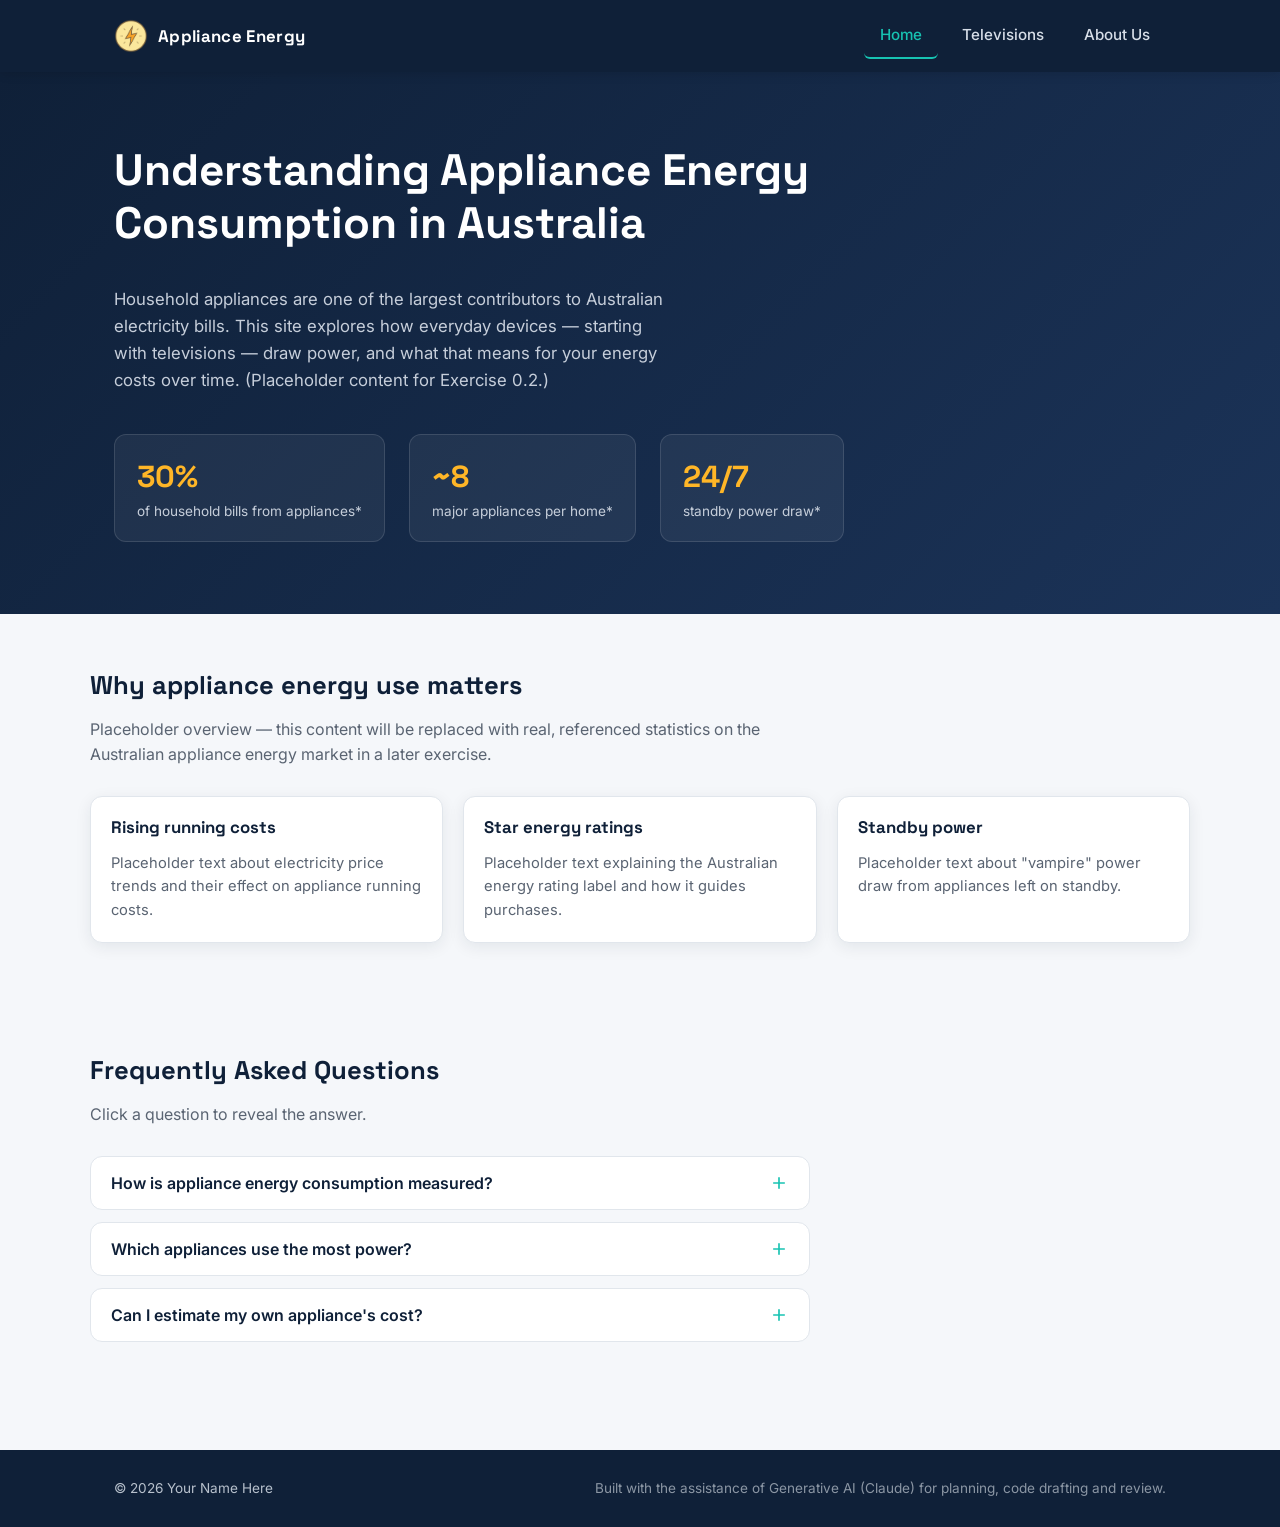
==== Exercise 0.2/index.html @ 93046241 "Exercise 0.2 update" ====
<!DOCTYPE html>
<html lang="en-AU">
<head>
  <meta charset="UTF-8" />
  <meta name="viewport" content="width=device-width, initial-scale=1.0" />
  <title>Home | Appliance Energy Consumption Website</title>
  <link rel="preconnect" href="https://fonts.googleapis.com" />
  <link href="https://fonts.googleapis.com/css2?family=Space+Grotesk:wght@500;700&family=Inter:wght@400;500;600&display=swap" rel="stylesheet" />
  <link rel="stylesheet" href="assets/css/style.css" />
</head>
<body>
  <a class="skip-link" href="#main-content">Skip to content</a>

  <nav class="site-nav">
    <div class="container">
      <a href="index.html" class="brand" aria-label="Appliance Energy Consumption Website - Home">
        <img class="brand-icon" src="assets/img/PowerIcon.png" alt="Appliance Energy logo" />
        <span>Appliance Energy</span>
      </a>
      <ul class="nav-links">
        <li><a href="index.html" aria-current="page">Home</a></li>
        <li><a href="televisions.html">Televisions</a></li>
        <li><a href="about.html">About Us</a></li>
      </ul>
    </div>
  </nav>

  <main id="main-content">
    <section class="hero">
      <div class="container">
        <h1>Understanding Appliance Energy Consumption in Australia</h1>
        <p>
          Household appliances are one of the largest contributors to Australian
          electricity bills. This site explores how everyday devices — starting
          with televisions — draw power, and what that means for your energy
          costs over time. (Placeholder content for Exercise 0.2.)
        </p>
        <div class="hero-stats">
          <div class="stat">
            <div class="value">30%</div>
            <div class="label">of household bills from appliances*</div>
          </div>
          <div class="stat">
            <div class="value">~8</div>
            <div class="label">major appliances per home*</div>
          </div>
          <div class="stat">
            <div class="value">24/7</div>
            <div class="label">standby power draw*</div>
          </div>
        </div>
      </div>
    </section>

    <section class="section container">
      <h2>Why appliance energy use matters</h2>
      <p class="lead">
        Placeholder overview — this content will be replaced with real,
        referenced statistics on the Australian appliance energy market in a
        later exercise.
      </p>
      <div class="card-grid">
        <div class="card">
          <h3>Rising running costs</h3>
          <p>Placeholder text about electricity price trends and their effect on appliance running costs.</p>
        </div>
        <div class="card">
          <h3>Star energy ratings</h3>
          <p>Placeholder text explaining the Australian energy rating label and how it guides purchases.</p>
        </div>
        <div class="card">
          <h3>Standby power</h3>
          <p>Placeholder text about "vampire" power draw from appliances left on standby.</p>
        </div>
      </div>
    </section>

    <section class="section container">
      <h2>Frequently Asked Questions</h2>
      <p class="lead">Click a question to reveal the answer.</p>

      <div class="faq">
        <div class="faq-item">
          <button class="faq-question" aria-expanded="false">
            <span>How is appliance energy consumption measured?</span>
            <svg class="icon" viewBox="0 0 24 24" fill="none" stroke="currentColor" stroke-width="2" aria-hidden="true">
              <line x1="12" y1="5" x2="12" y2="19" />
              <line x1="5" y1="12" x2="19" y2="12" />
            </svg>
          </button>
          <div class="faq-answer">
            <p>Placeholder answer: energy use is typically measured in kilowatt-hours (kWh), calculated from an appliance's wattage and hours of use.</p>
          </div>
        </div>

        <div class="faq-item">
          <button class="faq-question" aria-expanded="false">
            <span>Which appliances use the most power?</span>
            <svg class="icon" viewBox="0 0 24 24" fill="none" stroke="currentColor" stroke-width="2" aria-hidden="true">
              <line x1="12" y1="5" x2="12" y2="19" />
              <line x1="5" y1="12" x2="19" y2="12" />
            </svg>
          </button>
          <div class="faq-answer">
            <p>Placeholder answer: heating, cooling and hot water systems are usually the largest contributors, followed by entertainment devices like televisions.</p>
          </div>
        </div>

        <div class="faq-item">
          <button class="faq-question" aria-expanded="false">
            <span>Can I estimate my own appliance's cost?</span>
            <svg class="icon" viewBox="0 0 24 24" fill="none" stroke="currentColor" stroke-width="2" aria-hidden="true">
              <line x1="12" y1="5" x2="12" y2="19" />
              <line x1="5" y1="12" x2="19" y2="12" />
            </svg>
          </button>
          <div class="faq-answer">
            <p>Placeholder answer: yes — see the interactive Appliance Energy Calculator on the Televisions page.</p>
          </div>
        </div>
      </div>
    </section>
  </main>

  <footer class="site-footer">
    <div class="container">
      <span>&copy; <span id="year"></span> Your Name Here</span>
      <span class="genai-note">Built with the assistance of Generative AI (Claude) for planning, code drafting and review.</span>
    </div>
  </footer>

  <script src="assets/js/script.js"></script>
  <script>
    document.getElementById('year').textContent = new Date().getFullYear();
  </script>
</body>
</html>
---- Exercise 0.2/assets/css/style.css ----
/* ==========================================================================
   Appliance Energy Consumption Website
   Design tokens derived from the power/plug logo:
   navy base, electric cyan for "current", amber for "energy/warmth".
   ========================================================================== */

:root {
  --color-navy: #0F2038;
  --color-navy-light: #1B3358;
  --color-cyan: #17C3B2;
  --color-amber: #FFB627;
  --color-bg: #F5F7FA;
  --color-surface: #FFFFFF;
  --color-text: #1F2933;
  --color-text-muted: #5A6472;
  --color-border: #E1E6EC;

  --font-display: 'Space Grotesk', 'Segoe UI', sans-serif;
  --font-body: 'Inter', 'Segoe UI', sans-serif;

  --radius-sm: 6px;
  --radius-md: 12px;
  --shadow-card: 0 4px 16px rgba(15, 32, 56, 0.08);

  --nav-height: 72px;
}

/* ---------- Reset ---------- */
* {
  box-sizing: border-box;
}

body {
  margin: 0;
  font-family: var(--font-body);
  color: var(--color-text);
  background-color: var(--color-bg);
  line-height: 1.6;
}

h1, h2, h3 {
  font-family: var(--font-display);
  color: var(--color-navy);
  line-height: 1.2;
  margin-top: 0;
}

a {
  color: var(--color-navy);
  text-decoration: none;
}

img {
  max-width: 100%;
  display: block;
}

.container {
  max-width: 1100px;
  margin: 0 auto;
  padding: 0 24px;
}

/* ---------- Skip link (accessibility) ---------- */
.skip-link {
  position: absolute;
  left: -999px;
  top: auto;
  background: var(--color-navy);
  color: #fff;
  padding: 10px 16px;
  z-index: 200;
  border-radius: var(--radius-sm);
}

.skip-link:focus {
  left: 16px;
  top: 16px;
}

/* ---------- Navigation ---------- */
.site-nav {
  height: var(--nav-height);
  background-color: var(--color-navy);
  position: sticky;
  top: 0;
  z-index: 100;
  box-shadow: 0 2px 10px rgba(0, 0, 0, 0.12);
}

.site-nav .container {
  height: 100%;
  display: flex;
  align-items: center;
  justify-content: space-between;
}

.brand {
  display: flex;
  align-items: center;
  gap: 10px;
  color: #fff;
  font-family: var(--font-display);
  font-weight: 700;
  font-size: 1.05rem;
  letter-spacing: 0.02em;
}

.brand:hover {
  color: var(--color-cyan);
}

.brand-icon {
  width: 34px;
  height: 34px;
  flex-shrink: 0;
}

.brand-icon .bolt {
  fill: var(--color-amber);
}

.brand-icon .ring {
  fill: none;
  stroke: var(--color-cyan);
  stroke-width: 4;
}

.nav-links {
  list-style: none;
  display: flex;
  gap: 8px;
  margin: 0;
  padding: 0;
}

.nav-links a {
  display: inline-block;
  color: #D7DEE8;
  padding: 10px 16px;
  border-radius: var(--radius-sm);
  font-weight: 500;
  font-size: 0.95rem;
  transition: background-color 0.18s ease, color 0.18s ease;
  border-bottom: 2px solid transparent;
}

.nav-links a:hover {
  background-color: var(--color-navy-light);
  color: #fff;
}

.nav-links a[aria-current="page"] {
  color: var(--color-cyan);
  border-bottom: 2px solid var(--color-cyan);
}

/* ---------- Hero ---------- */
.hero {
  background: linear-gradient(135deg, var(--color-navy) 0%, var(--color-navy-light) 100%);
  color: #fff;
  padding: 72px 0;
}

.hero h1 {
  color: #fff;
  font-size: clamp(2rem, 4vw, 2.75rem);
  max-width: 720px;
}

.hero p {
  color: #C6CEDA;
  max-width: 560px;
  font-size: 1.05rem;
}

.hero-stats {
  display: flex;
  flex-wrap: wrap;
  gap: 24px;
  margin-top: 40px;
}

.stat {
  background-color: rgba(255, 255, 255, 0.06);
  border: 1px solid rgba(255, 255, 255, 0.12);
  border-radius: var(--radius-md);
  padding: 18px 22px;
  min-width: 160px;
}

.stat .value {
  font-family: var(--font-display);
  font-size: 1.9rem;
  color: var(--color-amber);
  font-weight: 700;
}

.stat .label {
  color: #C6CEDA;
  font-size: 0.85rem;
}

/* ---------- Generic sections ---------- */
.section {
  padding: 56px 0;
}

.section h2 {
  font-size: 1.6rem;
  margin-bottom: 12px;
}

.section .lead {
  color: var(--color-text-muted);
  max-width: 680px;
  margin-bottom: 28px;
}

.card-grid {
  display: grid;
  grid-template-columns: repeat(auto-fit, minmax(220px, 1fr));
  gap: 20px;
}

.card {
  background-color: var(--color-surface);
  border: 1px solid var(--color-border);
  border-radius: var(--radius-md);
  padding: 20px;
  box-shadow: var(--shadow-card);
}

.card h3 {
  font-size: 1.05rem;
  margin-bottom: 6px;
}

.card p {
  color: var(--color-text-muted);
  font-size: 0.92rem;
  margin-bottom: 0;
}

/* ---------- FAQ Accordion ---------- */
.faq {
  max-width: 720px;
}

.faq-item {
  border: 1px solid var(--color-border);
  border-radius: var(--radius-md);
  background-color: var(--color-surface);
  margin-bottom: 12px;
  overflow: hidden;
}

.faq-question {
  width: 100%;
  text-align: left;
  background: none;
  border: none;
  cursor: pointer;
  padding: 16px 20px;
  font-family: var(--font-body);
  font-size: 1rem;
  font-weight: 600;
  color: var(--color-navy);
  display: flex;
  align-items: center;
  justify-content: space-between;
  gap: 12px;
}

.faq-question:hover {
  background-color: #F0F3F7;
}

.faq-question .icon {
  flex-shrink: 0;
  width: 20px;
  height: 20px;
  transition: transform 0.2s ease;
  color: var(--color-cyan);
}

.faq-item.open .faq-question .icon {
  transform: rotate(45deg);
}

.faq-answer {
  max-height: 0;
  overflow: hidden;
  transition: max-height 0.25s ease;
}

.faq-answer p {
  padding: 0 20px 18px;
  margin: 0;
  color: var(--color-text-muted);
}

/* ---------- Calculator (JS extension) ---------- */
.calculator {
  background-color: var(--color-surface);
  border: 1px solid var(--color-border);
  border-radius: var(--radius-md);
  box-shadow: var(--shadow-card);
  padding: 28px;
  display: grid;
  grid-template-columns: 1fr 1fr;
  gap: 28px;
}

@media (max-width: 720px) {
  .calculator {
    grid-template-columns: 1fr;
  }
}

.calc-form .field {
  margin-bottom: 16px;
}

.calc-form label {
  display: block;
  font-weight: 600;
  font-size: 0.88rem;
  margin-bottom: 6px;
  color: var(--color-navy);
}

.calc-form input,
.calc-form select {
  width: 100%;
  padding: 10px 12px;
  border: 1px solid var(--color-border);
  border-radius: var(--radius-sm);
  font-family: var(--font-body);
  font-size: 0.95rem;
  background-color: #FBFCFD;
}

.calc-form input:focus,
.calc-form select:focus {
  outline: 2px solid var(--color-cyan);
  outline-offset: 1px;
}

.field-error {
  color: #C0392B;
  font-size: 0.8rem;
  margin-top: 4px;
  min-height: 1em;
}

.calc-btn {
  background-color: var(--color-navy);
  color: #fff;
  border: none;
  padding: 12px 22px;
  border-radius: var(--radius-sm);
  font-family: var(--font-body);
  font-weight: 600;
  cursor: pointer;
  transition: background-color 0.18s ease;
}

.calc-btn:hover {
  background-color: var(--color-navy-light);
}

.calc-results h3 {
  font-size: 1rem;
  margin-bottom: 14px;
}

.result-row {
  display: flex;
  justify-content: space-between;
  padding: 10px 0;
  border-bottom: 1px dashed var(--color-border);
}

.result-row:last-child {
  border-bottom: none;
}

.result-row .result-label {
  color: var(--color-text-muted);
  font-size: 0.9rem;
}

.result-row .result-value {
  font-family: var(--font-display);
  font-weight: 700;
  color: var(--color-navy);
}

.calc-empty-state {
  color: var(--color-text-muted);
  font-size: 0.9rem;
}

/* ---------- Footer ---------- */
.site-footer {
  background-color: var(--color-navy);
  color: #B7C0CC;
  padding: 28px 0;
  margin-top: 40px;
  font-size: 0.85rem;
}

.site-footer .container {
  display: flex;
  flex-wrap: wrap;
  justify-content: space-between;
  gap: 8px;
}

.site-footer .genai-note {
  color: #8B96A4;
}

/* ---------- Responsive ---------- */
@media (max-width: 640px) {
  .site-nav .container {
    flex-direction: column;
    height: auto;
    padding-top: 14px;
    padding-bottom: 10px;
    gap: 10px;
  }
  .site-nav {
    height: auto;
  }
  .nav-links {
    flex-wrap: wrap;
    justify-content: center;
  }
}

/* Respect reduced motion preference */
@media (prefers-reduced-motion: reduce) {
  * {
    transition: none !important;
  }
}
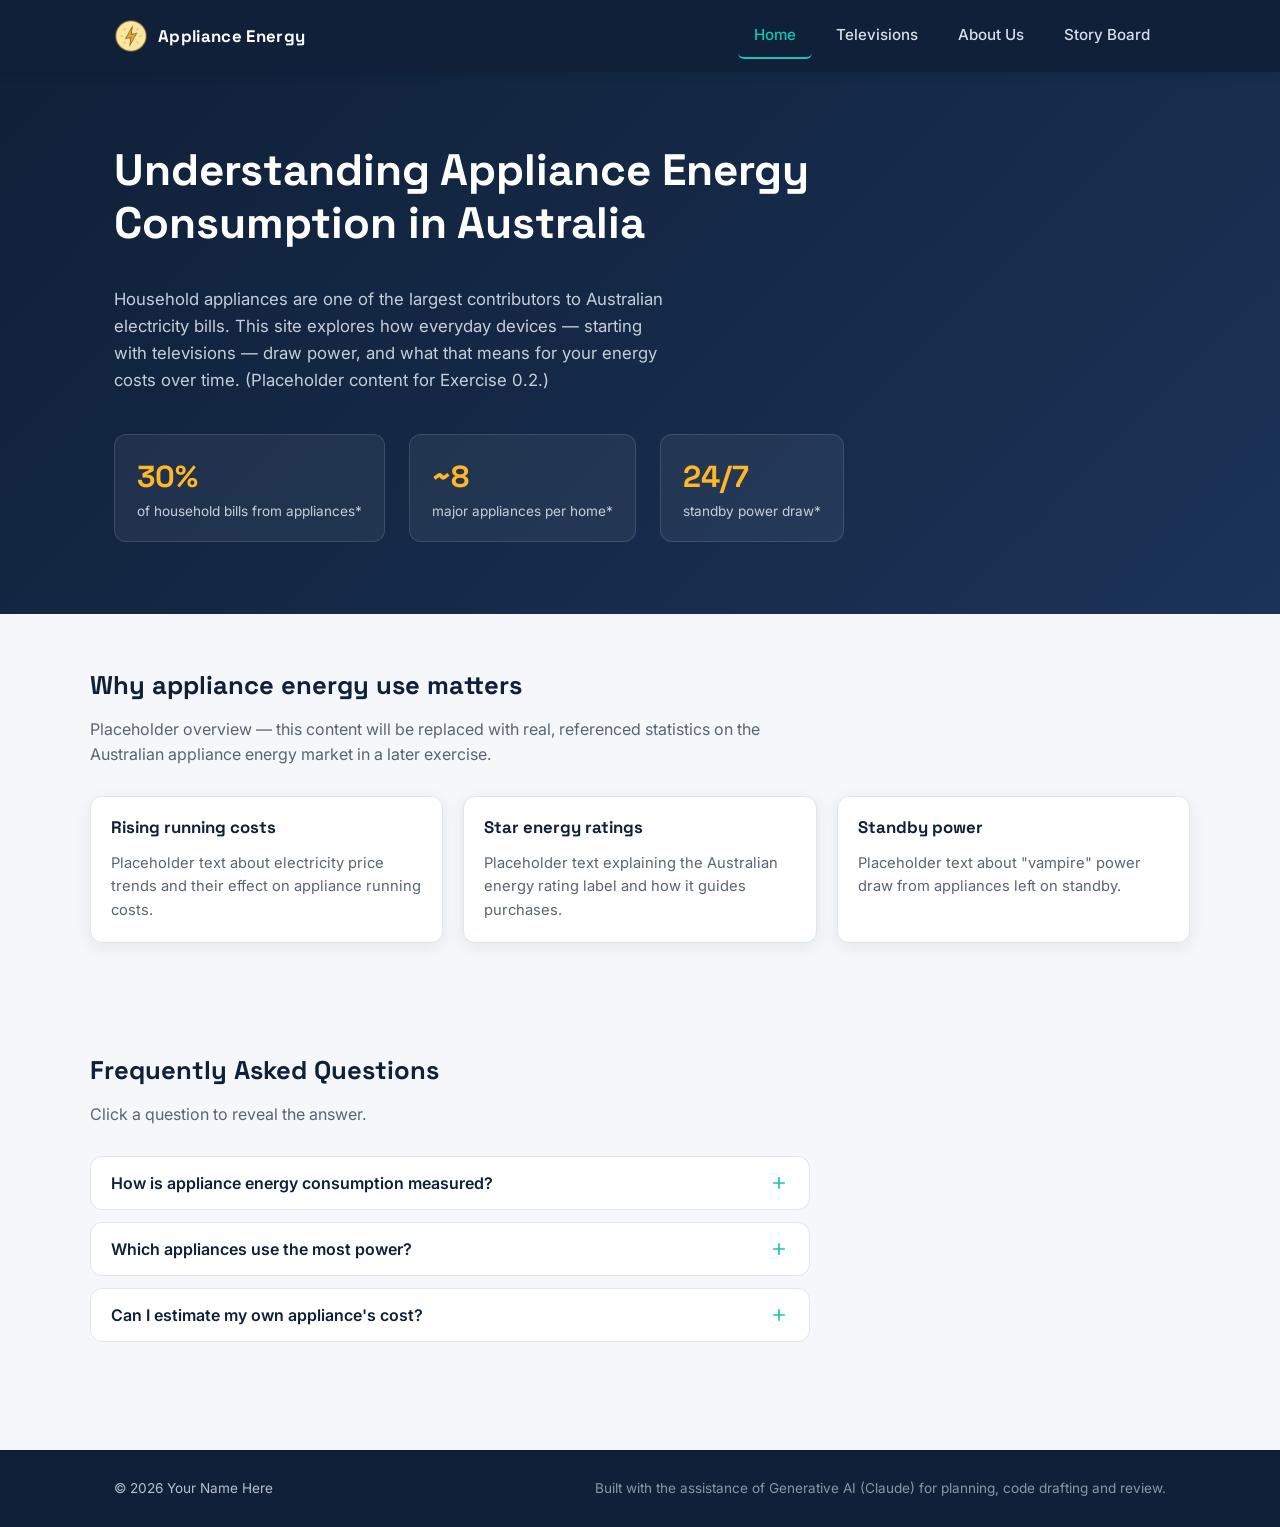
==== commit b8590593: "Updated Exercise 3" ====
--- a/Exercise 0.2/index.html
+++ b/Exercise 0.2/index.html
@@ -21,6 +21,7 @@
         <li><a href="index.html" aria-current="page">Home</a></li>
         <li><a href="televisions.html">Televisions</a></li>
         <li><a href="about.html">About Us</a></li>
+        <li><a href="../Exercise%203/storyboard.html">Story Board</a></li>
       </ul>
     </div>
   </nav>
